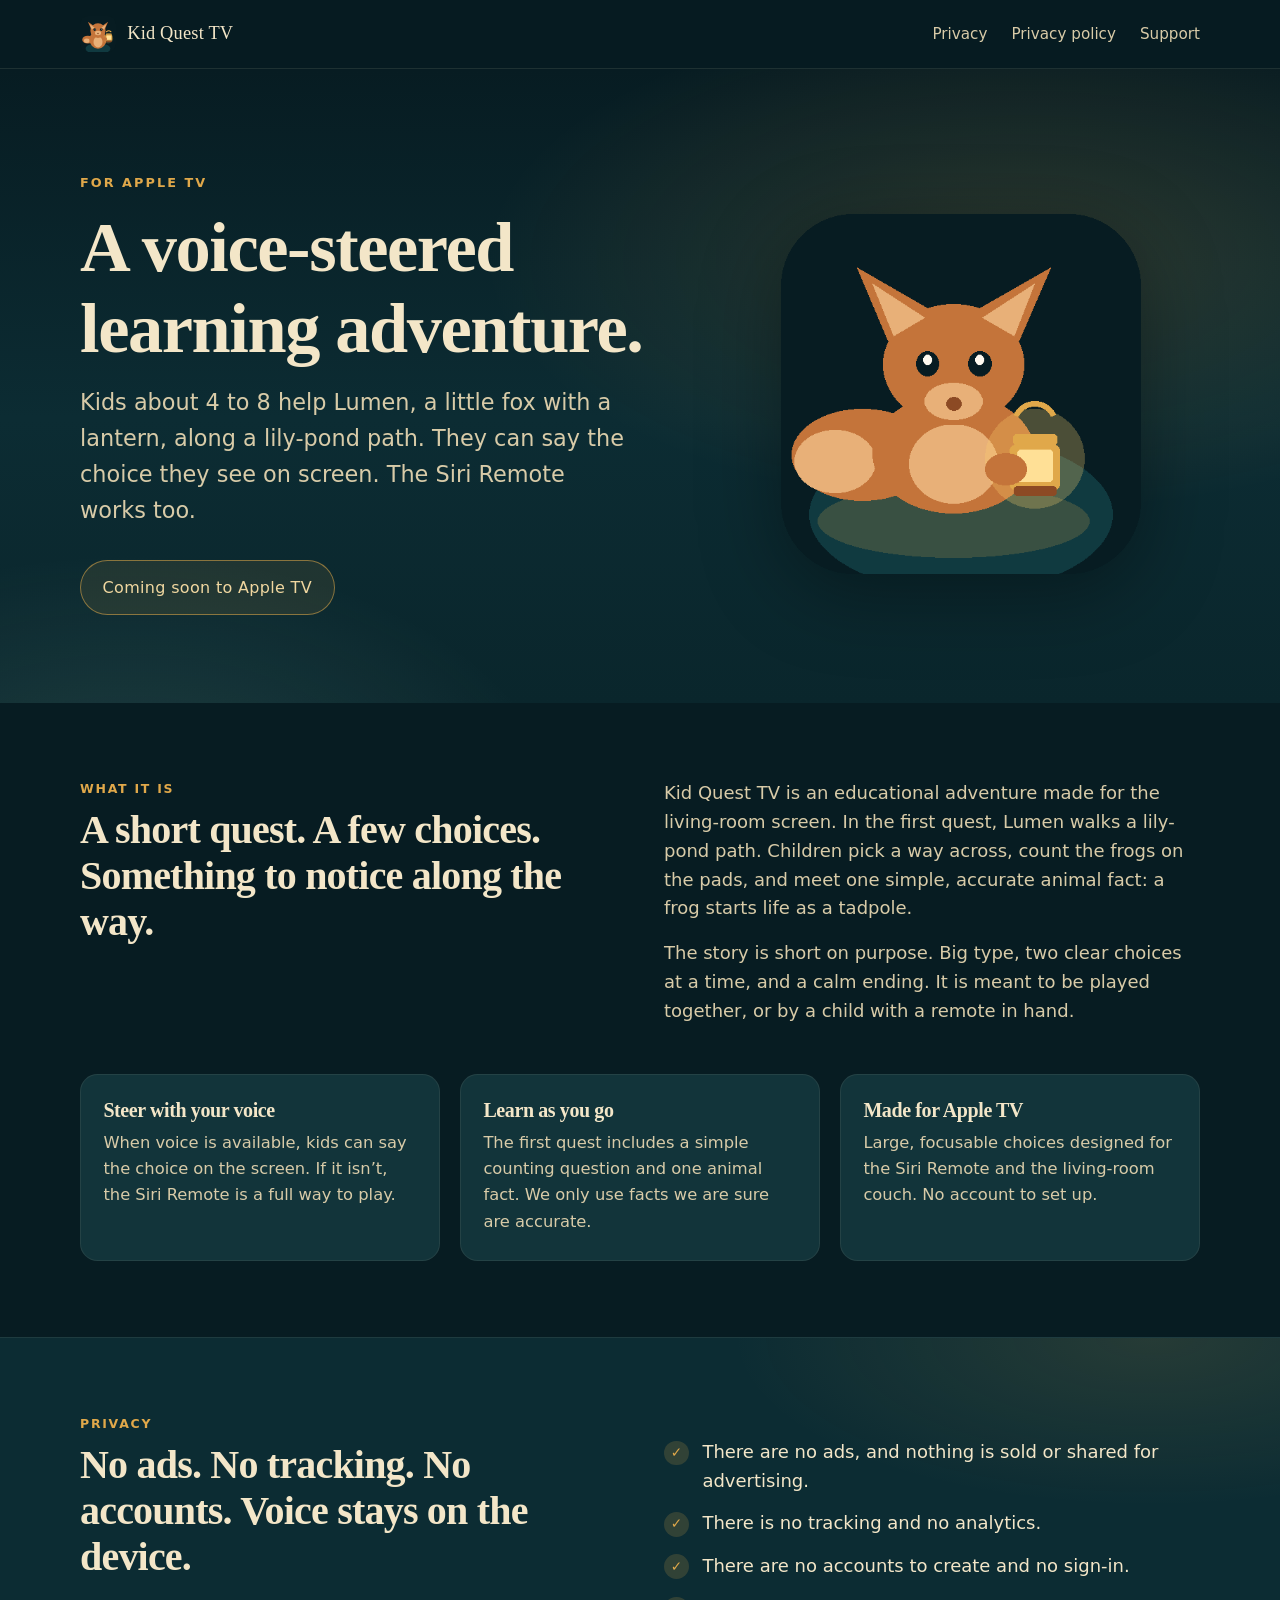
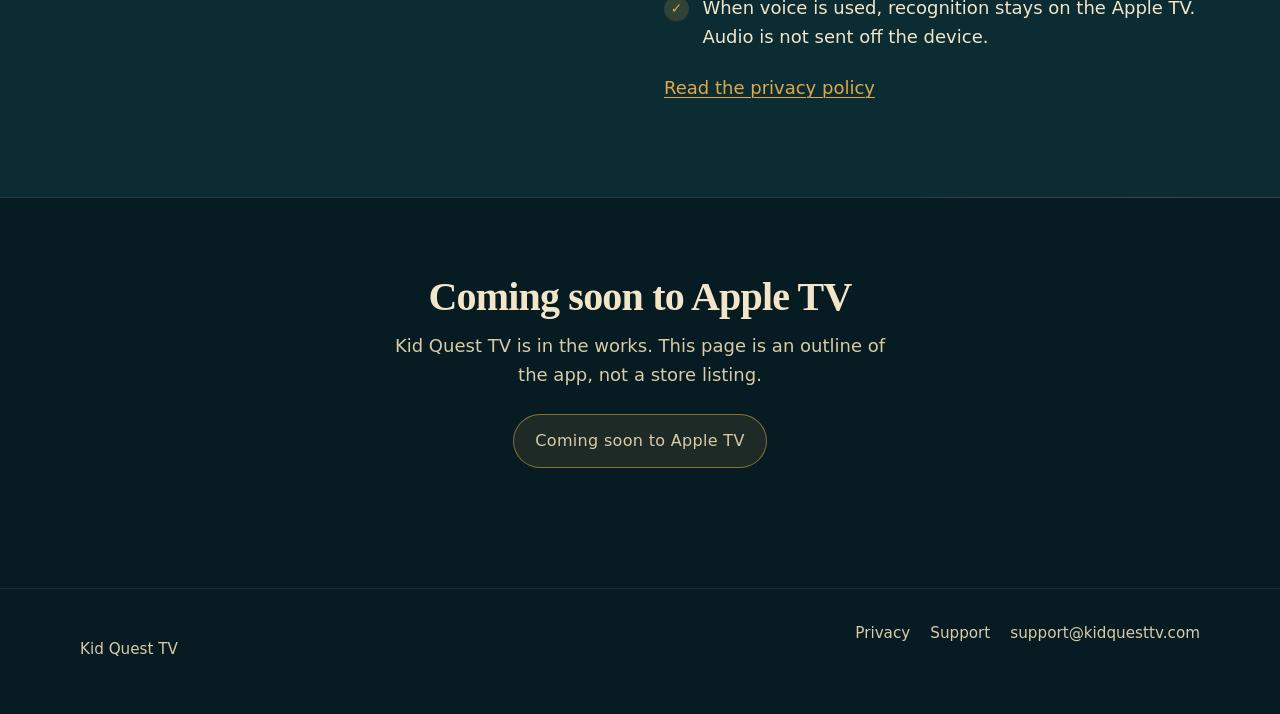
==== index.html @ f453ee9c "Outline website for Kid Quest TV (home, privacy, support)" ====
<!DOCTYPE html>
<html lang="en">
<head>
  <meta charset="utf-8">
  <meta name="viewport" content="width=device-width, initial-scale=1">
  <title>Kid Quest TV — a voice-steered learning adventure for Apple TV</title>
  <meta name="description" content="Kid Quest TV is an educational adventure for children about 4 to 8 on Apple TV. Kids can steer a short quest with their voice. The Siri Remote works too. No ads, no tracking, no accounts. Voice stays on the device.">
  <meta name="theme-color" content="#071C22">
  <link rel="icon" type="image/png" sizes="32x32" href="assets/favicon-32.png">
  <link rel="apple-touch-icon" href="assets/apple-touch-icon.png">
  <link rel="stylesheet" href="styles.css">

  <meta property="og:type" content="website">
  <meta property="og:site_name" content="Kid Quest TV">
  <meta property="og:title" content="Kid Quest TV — a voice-steered learning adventure for Apple TV">
  <meta property="og:description" content="An educational adventure for children about 4 to 8. Steer a short quest with your voice, or use the Siri Remote. No ads, no tracking, no accounts.">
  <meta property="og:image" content="assets/og.jpg">
  <meta property="og:image:width" content="1200">
  <meta property="og:image:height" content="630">
  <meta name="twitter:card" content="summary_large_image">
  <meta name="twitter:title" content="Kid Quest TV — a voice-steered learning adventure for Apple TV">
  <meta name="twitter:description" content="An educational adventure for children about 4 to 8 on Apple TV. Voice stays on the device.">
  <meta name="twitter:image" content="assets/og.jpg">
</head>
<body>
  <header class="site-header">
    <div class="wrap inner">
      <a class="brand" href="./">
        <img src="assets/lumen.svg" width="36" height="36" alt="">
        <span>Kid Quest TV</span>
      </a>
      <nav class="nav" aria-label="Primary">
        <a href="#privacy">Privacy</a>
        <a href="privacy.html">Privacy policy</a>
        <a href="support.html">Support</a>
      </nav>
    </div>
  </header>

  <main>
    <section class="hero">
      <div class="wrap hero-grid">
        <div>
          <p class="eyebrow">For Apple TV</p>
          <h1>A voice-steered learning adventure.</h1>
          <p class="lead">Kids about 4 to 8 help Lumen, a little fox with a lantern, along a lily-pond path. They can say the choice they see on screen. The Siri Remote works too.</p>
          <p class="coming">Coming soon to Apple TV</p>
        </div>
        <div class="hero-art" aria-hidden="true">
          <div class="pond-hint"></div>
          <img src="assets/icon-512.png" width="512" height="512" alt="">
        </div>
      </div>
    </section>

    <section id="about">
      <div class="wrap split">
        <div>
          <p class="section-kicker">What it is</p>
          <h2>A short quest. A few choices. Something to notice along the way.</h2>
        </div>
        <div class="prose">
          <p>Kid Quest TV is an educational adventure made for the living-room screen. In the first quest, Lumen walks a lily-pond path. Children pick a way across, count the frogs on the pads, and meet one simple, accurate animal fact: a frog starts life as a tadpole.</p>
          <p>The story is short on purpose. Big type, two clear choices at a time, and a calm ending. It is meant to be played together, or by a child with a remote in hand.</p>
        </div>
      </div>
      <div class="wrap">
        <div class="cards">
          <article class="card">
            <h3>Steer with your voice</h3>
            <p>When voice is available, kids can say the choice on the screen. If it isn’t, the Siri Remote is a full way to play.</p>
          </article>
          <article class="card">
            <h3>Learn as you go</h3>
            <p>The first quest includes a simple counting question and one animal fact. We only use facts we are sure are accurate.</p>
          </article>
          <article class="card">
            <h3>Made for Apple TV</h3>
            <p>Large, focusable choices designed for the Siri Remote and the living-room couch. No account to set up.</p>
          </article>
        </div>
      </div>
    </section>

    <section class="privacy-band" id="privacy">
      <div class="wrap split">
        <div>
          <p class="section-kicker">Privacy</p>
          <h2>No ads. No tracking. No accounts. Voice stays on the device.</h2>
        </div>
        <div>
          <ul class="privacy-list">
            <li><span class="mark" aria-hidden="true">✓</span><span>There are no ads, and nothing is sold or shared for advertising.</span></li>
            <li><span class="mark" aria-hidden="true">✓</span><span>There is no tracking and no analytics.</span></li>
            <li><span class="mark" aria-hidden="true">✓</span><span>There are no accounts to create and no sign-in.</span></li>
            <li><span class="mark" aria-hidden="true">✓</span><span>When voice is used, recognition stays on the Apple TV. Audio is not sent off the device.</span></li>
          </ul>
          <p class="prose" style="margin-top:1.4rem;"><a href="privacy.html">Read the privacy policy</a></p>
        </div>
      </div>
    </section>

    <section class="cta">
      <div class="wrap">
        <h2>Coming soon to Apple TV</h2>
        <p>Kid Quest TV is in the works. This page is an outline of the app, not a store listing.</p>
        <p class="coming">Coming soon to Apple TV</p>
      </div>
    </section>
  </main>

  <footer class="site-footer">
    <div class="wrap inner">
      <p>Kid Quest TV</p>
      <nav class="footer-nav" aria-label="Footer">
        <a href="privacy.html">Privacy</a>
        <a href="support.html">Support</a>
        <a href="mailto:support@kidquesttv.com">support@kidquesttv.com</a>
      </nav>
    </div>
  </footer>
</body>
</html>
---- styles.css ----
/* Kid Quest TV — outline marketing site. No frameworks. */
:root {
  --night: #071c22;
  --deep: #0c2c33;
  --teal: #163e44;
  --water: #1b4f52;
  --sage: #8fbfb0;
  --cream: #f3e6c8;
  --cream-dim: #d8cba8;
  --gold: #e0a84a;
  --gold-soft: #f0d7a0;
  --fox: #c4743a;
  --ink: #132226;
  --max: 1120px;
  --serif: "Iowan Old Style", "Palatino Linotype", Palatino, "Georgia", serif;
  --sans: "Avenir Next", "Segoe UI", "Helvetica Neue", system-ui, sans-serif;
}

* { box-sizing: border-box; }
html { scroll-behavior: smooth; }
body {
  margin: 0;
  background: var(--night);
  color: var(--cream);
  font-family: var(--sans);
  font-size: 1.125rem;
  line-height: 1.6;
  -webkit-font-smoothing: antialiased;
}

img { max-width: 100%; height: auto; display: block; }
a { color: var(--gold); text-decoration-thickness: 1px; text-underline-offset: 0.18em; }
a:hover { color: var(--gold-soft); }
a:focus-visible, button:focus-visible {
  outline: 2px solid var(--gold);
  outline-offset: 3px;
}

.wrap {
  width: min(var(--max), calc(100% - 2.5rem));
  margin-inline: auto;
}

/* Header */
.site-header {
  position: sticky;
  top: 0;
  z-index: 10;
  background: color-mix(in srgb, var(--night) 88%, transparent);
  backdrop-filter: blur(16px);
  border-bottom: 1px solid color-mix(in srgb, var(--cream) 10%, transparent);
}
.site-header .inner {
  display: flex;
  align-items: center;
  justify-content: space-between;
  min-height: 4.25rem;
  gap: 1rem;
}
.brand {
  display: flex;
  align-items: center;
  gap: 0.7rem;
  color: var(--cream);
  text-decoration: none;
  font-family: var(--serif);
  font-size: 1.15rem;
  letter-spacing: 0.01em;
}
.brand img { width: 36px; height: 36px; border-radius: 8px; }
.nav { display: flex; gap: 1.5rem; }
.nav a { color: var(--cream-dim); text-decoration: none; font-size: 0.95rem; }
.nav a:hover, .nav a[aria-current="page"] { color: var(--cream); }

/* Hero */
.hero {
  position: relative;
  overflow: hidden;
  padding: 6.5rem 0 5.5rem;
  background:
    radial-gradient(900px 420px at 80% 30%, color-mix(in srgb, var(--gold) 16%, transparent), transparent 60%),
    radial-gradient(800px 500px at 10% 120%, color-mix(in srgb, var(--sage) 18%, transparent), transparent 55%),
    linear-gradient(180deg, var(--night) 0%, var(--deep) 55%, #0a262c 100%);
}
.hero-grid {
  display: grid;
  grid-template-columns: 1.1fr 0.9fr;
  gap: 3.5rem;
  align-items: center;
}
.eyebrow {
  margin: 0 0 0.85rem;
  color: var(--gold);
  font-size: 0.8rem;
  letter-spacing: 0.16em;
  text-transform: uppercase;
  font-weight: 600;
}
h1, h2, h3 { font-family: var(--serif); font-weight: 600; letter-spacing: -0.02em; line-height: 1.15; color: var(--cream); }
.hero h1 { margin: 0 0 1rem; font-size: clamp(2.6rem, 6vw, 4.4rem); }
.lead { margin: 0 0 2rem; font-size: clamp(1.15rem, 2vw, 1.4rem); color: var(--cream-dim); max-width: 34rem; }
.coming {
  display: inline-block;
  margin: 0;
  padding: 0.85rem 1.35rem;
  border: 1px solid color-mix(in srgb, var(--gold) 55%, transparent);
  border-radius: 999px;
  color: var(--gold-soft);
  background: color-mix(in srgb, var(--gold) 10%, transparent);
  font-size: 1rem;
  letter-spacing: 0.02em;
}

.hero-art {
  position: relative;
  min-height: 320px;
  display: grid;
  place-items: center;
}
.hero-art img {
  width: min(360px, 100%);
  filter: drop-shadow(0 18px 40px rgba(0,0,0,0.35));
}
.pond-hint {
  position: absolute;
  bottom: 8%;
  width: 70%;
  height: 28%;
  border-radius: 50%;
  background: radial-gradient(ellipse at center, color-mix(in srgb, var(--water) 80%, transparent), transparent 70%);
  z-index: -1;
}

/* Sections */
section { padding: 4.75rem 0; }
.section-kicker { margin: 0 0 0.5rem; color: var(--gold); font-size: 0.78rem; letter-spacing: 0.14em; text-transform: uppercase; font-weight: 600; }
h2 { margin: 0 0 1.1rem; font-size: clamp(1.8rem, 3.2vw, 2.5rem); }
.prose { max-width: 40rem; color: var(--cream-dim); }
.prose p { margin: 0 0 1rem; }

.split {
  display: grid;
  grid-template-columns: 1fr 1fr;
  gap: 3rem;
  align-items: start;
}

.cards {
  display: grid;
  grid-template-columns: repeat(3, 1fr);
  gap: 1.25rem;
  margin-top: 2rem;
}
.card {
  background: color-mix(in srgb, var(--teal) 70%, var(--night));
  border: 1px solid color-mix(in srgb, var(--cream) 8%, transparent);
  border-radius: 1.1rem;
  padding: 1.5rem 1.4rem 1.6rem;
}
.card h3 { margin: 0 0 0.55rem; font-size: 1.25rem; }
.card p { margin: 0; color: var(--cream-dim); font-size: 1.02rem; }

.privacy-band {
  background:
    radial-gradient(700px 280px at 90% 0%, color-mix(in srgb, var(--gold) 12%, transparent), transparent 60%),
    var(--deep);
  border-block: 1px solid color-mix(in srgb, var(--cream) 8%, transparent);
}
.privacy-list { list-style: none; margin: 1.5rem 0 0; padding: 0; display: grid; gap: 0.85rem; }
.privacy-list li {
  display: grid;
  grid-template-columns: auto 1fr;
  gap: 0.85rem;
  align-items: start;
  color: var(--cream);
}
.mark {
  width: 1.55rem; height: 1.55rem; border-radius: 50%;
  background: color-mix(in srgb, var(--gold) 18%, transparent);
  color: var(--gold);
  display: grid; place-items: center;
  font-size: 0.85rem;
  margin-top: 0.15rem;
}

.cta {
  text-align: center;
  padding-bottom: 6rem;
}
.cta h2 { margin-bottom: 0.75rem; }
.cta p { margin: 0 auto 1.5rem; max-width: 32rem; color: var(--cream-dim); }

/* Inner pages */
.page-hero { padding: 4.25rem 0 2rem; }
.page-hero h1 { margin: 0 0 0.6rem; font-size: clamp(2.2rem, 5vw, 3.4rem); }
.page-hero p { margin: 0; color: var(--cream-dim); max-width: 36rem; }
.page-body { padding: 0 0 5rem; }
.page-body h2 { font-size: 1.55rem; margin: 2.25rem 0 0.7rem; }
.page-body p, .page-body li { color: var(--cream-dim); }
.page-body ul { padding-left: 1.2rem; }
.page-body li { margin: 0 0 0.45rem; }
.updated { font-size: 0.92rem; color: color-mix(in srgb, var(--cream-dim) 80%, transparent); }

.faq + .faq { margin-top: 1.5rem; border-top: 1px solid color-mix(in srgb, var(--cream) 10%, transparent); padding-top: 1.5rem; }
.faq h2 { margin-top: 0; }

/* Footer */
.site-footer {
  border-top: 1px solid color-mix(in srgb, var(--cream) 10%, transparent);
  padding: 2rem 0 2.4rem;
  color: var(--cream-dim);
  font-size: 0.95rem;
}
.site-footer .inner { display: flex; justify-content: space-between; gap: 1rem; flex-wrap: wrap; }
.site-footer a { color: var(--cream-dim); text-decoration: none; }
.site-footer a:hover { color: var(--cream); }
.footer-nav { display: flex; gap: 1.25rem; }

@media (max-width: 860px) {
  .hero { padding: 4rem 0 3.5rem; }
  .hero-grid, .split, .cards { grid-template-columns: 1fr; }
  .hero-art { min-height: 240px; order: -1; }
  .hero-art img { width: min(240px, 70%); margin-inline: auto; }
  section { padding: 3.4rem 0; }
}

@media (prefers-reduced-motion: reduce) {
  html { scroll-behavior: auto; }
}
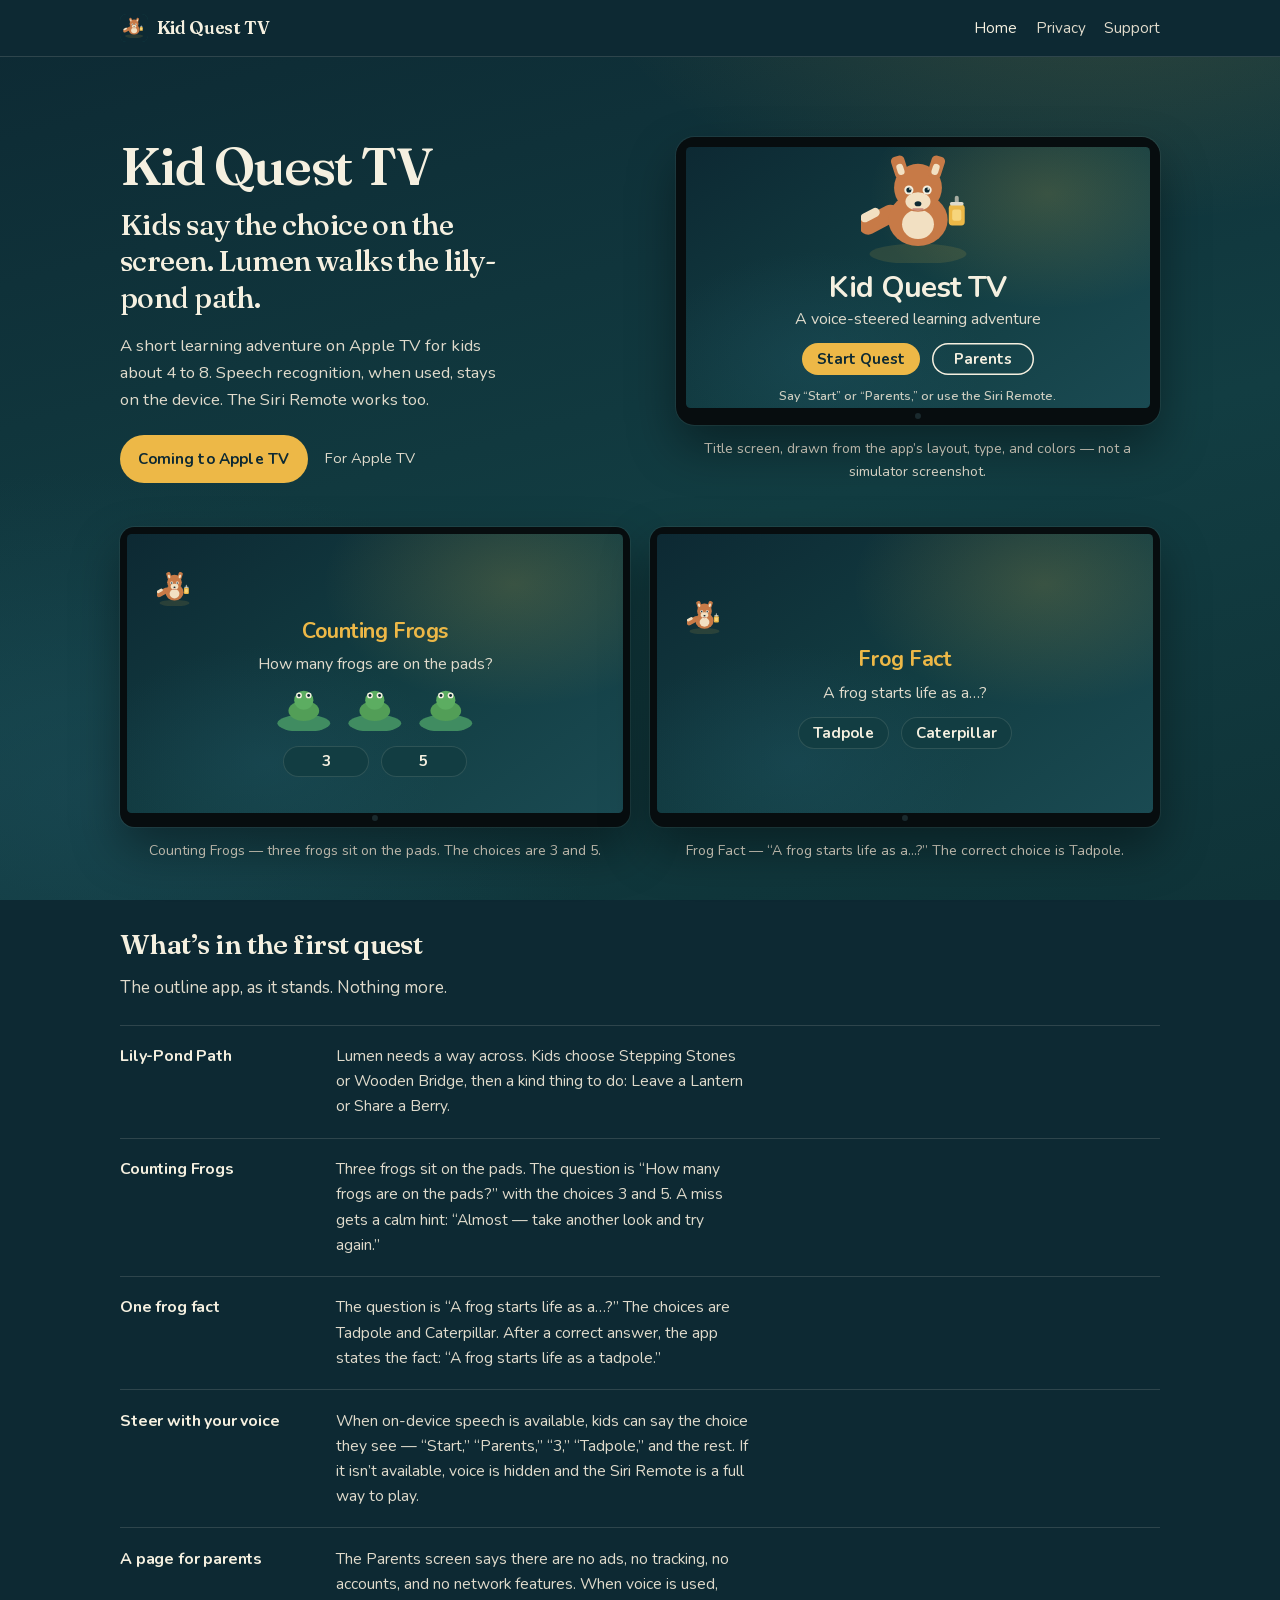
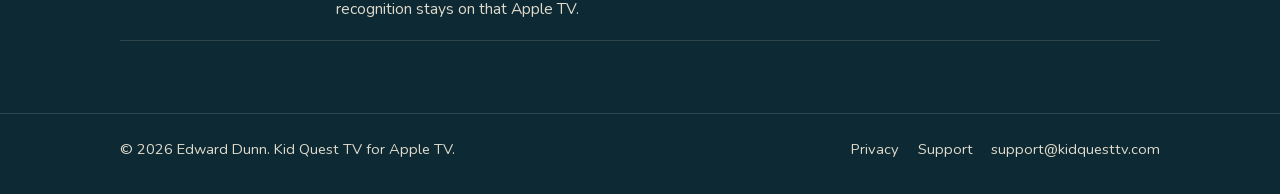
==== commit 5eb2e331: "Redesign site around the real Kid Quest TV look (palette, Lumen, UI mockups)" ====
--- a/index.html
+++ b/index.html
@@ -4,120 +4,196 @@
   <meta charset="utf-8">
   <meta name="viewport" content="width=device-width, initial-scale=1">
   <title>Kid Quest TV — a voice-steered learning adventure for Apple TV</title>
-  <meta name="description" content="Kid Quest TV is an educational adventure for children about 4 to 8 on Apple TV. Kids can steer a short quest with their voice. The Siri Remote works too. No ads, no tracking, no accounts. Voice stays on the device.">
-  <meta name="theme-color" content="#071C22">
-  <link rel="icon" type="image/png" sizes="32x32" href="assets/favicon-32.png">
-  <link rel="apple-touch-icon" href="assets/apple-touch-icon.png">
-  <link rel="stylesheet" href="styles.css">
+  <meta name="description" content="Kid Quest TV is a short learning adventure on Apple TV for kids about 4 to 8. Kids can say the choice they see. The Siri Remote works too. No ads, no tracking, no accounts. Voice stays on the Apple TV.">
+  <link rel="canonical" href="https://erdtheturd.github.io/kidquesttv/">
+  <meta name="theme-color" content="#0D2933">
 
   <meta property="og:type" content="website">
   <meta property="og:site_name" content="Kid Quest TV">
+  <meta property="og:locale" content="en_US">
+  <meta property="og:url" content="https://erdtheturd.github.io/kidquesttv/">
   <meta property="og:title" content="Kid Quest TV — a voice-steered learning adventure for Apple TV">
-  <meta property="og:description" content="An educational adventure for children about 4 to 8. Steer a short quest with your voice, or use the Siri Remote. No ads, no tracking, no accounts.">
-  <meta property="og:image" content="assets/og.jpg">
-  <meta property="og:image:width" content="1200">
-  <meta property="og:image:height" content="630">
+  <meta property="og:description" content="Kids say the choice on the screen. Lumen walks the lily-pond path. Coming to Apple TV.">
+  <meta property="og:image" content="https://erdtheturd.github.io/kidquesttv/assets/og.png">
+  <meta property="og:image:alt" content="Kid Quest TV">
+
   <meta name="twitter:card" content="summary_large_image">
   <meta name="twitter:title" content="Kid Quest TV — a voice-steered learning adventure for Apple TV">
-  <meta name="twitter:description" content="An educational adventure for children about 4 to 8 on Apple TV. Voice stays on the device.">
-  <meta name="twitter:image" content="assets/og.jpg">
+  <meta name="twitter:description" content="Kids say the choice on the screen. Lumen walks the lily-pond path. Coming to Apple TV.">
+  <meta name="twitter:image" content="https://erdtheturd.github.io/kidquesttv/assets/og.png">
+
+  <link rel="icon" href="assets/mark.svg" type="image/svg+xml">
+  <link rel="icon" type="image/png" sizes="32x32" href="assets/favicon-32.png">
+  <link rel="apple-touch-icon" href="assets/apple-touch-icon.png">
+  <link rel="stylesheet" href="assets/styles.css">
 </head>
 <body>
+  <a class="skip" href="#main">Skip to content</a>
+
   <header class="site-header">
-    <div class="wrap inner">
-      <a class="brand" href="./">
-        <img src="assets/lumen.svg" width="36" height="36" alt="">
+    <nav class="nav" aria-label="Primary">
+      <a class="brand" href="./" aria-current="page">
+        <img class="brand-mark" src="assets/mark.svg" width="28" height="28" alt="">
         <span>Kid Quest TV</span>
       </a>
-      <nav class="nav" aria-label="Primary">
-        <a href="#privacy">Privacy</a>
-        <a href="privacy.html">Privacy policy</a>
-        <a href="support.html">Support</a>
-      </nav>
-    </div>
+      <ul class="nav-links">
+        <li><a href="./" aria-current="page">Home</a></li>
+        <li><a href="privacy.html">Privacy</a></li>
+        <li><a href="support.html">Support</a></li>
+      </ul>
+    </nav>
   </header>
 
-  <main>
+  <main id="main">
     <section class="hero">
-      <div class="wrap hero-grid">
+      <div class="wrap hero-inner">
+        <div class="hero-copy">
+          <p class="wordmark">Kid Quest TV</p>
+          <h1>Kids say the choice on the screen. Lumen walks the lily-pond path.</h1>
+          <p class="lede">A short learning adventure on Apple TV for kids about 4 to 8. Speech recognition, when used, stays on the device. The Siri Remote works too.</p>
+          <div class="hero-cta">
+            <p class="coming-pill">Coming to Apple TV</p>
+            <p class="device-note">For Apple TV</p>
+          </div>
+        </div>
+
         <div>
-          <p class="eyebrow">For Apple TV</p>
-          <h1>A voice-steered learning adventure.</h1>
-          <p class="lead">Kids about 4 to 8 help Lumen, a little fox with a lantern, along a lily-pond path. They can say the choice they see on screen. The Siri Remote works too.</p>
-          <p class="coming">Coming soon to Apple TV</p>
-        </div>
-        <div class="hero-art" aria-hidden="true">
-          <div class="pond-hint"></div>
-          <img src="assets/icon-512.png" width="512" height="512" alt="">
+          <figure class="device">
+            <div class="tv">
+            <div class="tv-screen meadow" role="img" aria-label="Title screen. Lumen the fox holds a lantern. The words Kid Quest TV and A voice-steered learning adventure appear above Start Quest and Parents.">
+              <div class="ui-title-screen">
+                <img class="ui-lumen ui-lumen-lg" src="assets/lumen.svg" width="160" height="160" alt="">
+                <p class="ui-app-name">Kid Quest TV</p>
+                <p class="ui-tagline">A voice-steered learning adventure</p>
+                <div class="ui-actions">
+                  <span class="ui-btn ui-btn-primary">Start Quest</span>
+                  <span class="ui-btn ui-btn-secondary">Parents</span>
+                </div>
+                <p class="ui-hint">Say “Start” or “Parents,” or use the Siri Remote.</p>
+              </div>
+            </div>
+            </div>
+            <figcaption class="caption">Title screen, drawn from the app’s layout, type, and colors — not a simulator screenshot.</figcaption>
+          </figure>
         </div>
       </div>
     </section>
 
-    <section id="about">
-      <div class="wrap split">
-        <div>
-          <p class="section-kicker">What it is</p>
-          <h2>A short quest. A few choices. Something to notice along the way.</h2>
-        </div>
-        <div class="prose">
-          <p>Kid Quest TV is an educational adventure made for the living-room screen. In the first quest, Lumen walks a lily-pond path. Children pick a way across, count the frogs on the pads, and meet one simple, accurate animal fact: a frog starts life as a tadpole.</p>
-          <p>The story is short on purpose. Big type, two clear choices at a time, and a calm ending. It is meant to be played together, or by a child with a remote in hand.</p>
-        </div>
-      </div>
-      <div class="wrap">
-        <div class="cards">
-          <article class="card">
-            <h3>Steer with your voice</h3>
-            <p>When voice is available, kids can say the choice on the screen. If it isn’t, the Siri Remote is a full way to play.</p>
-          </article>
-          <article class="card">
-            <h3>Learn as you go</h3>
-            <p>The first quest includes a simple counting question and one animal fact. We only use facts we are sure are accurate.</p>
-          </article>
-          <article class="card">
-            <h3>Made for Apple TV</h3>
-            <p>Large, focusable choices designed for the Siri Remote and the living-room couch. No account to set up.</p>
-          </article>
-        </div>
+    <section class="screens" aria-label="Other screens from the first quest">
+      <div class="wrap screens-grid">
+        <figure class="device">
+          <div class="tv tv-sm">
+            <div class="tv-screen meadow" role="img" aria-label="Counting Frogs screen. The prompt asks how many frogs are on the pads. Three frogs sit on lily pads. Choices are 3 and 5.">
+              <div class="ui-quest">
+                <div class="ui-quest-top">
+                  <img class="ui-lumen ui-lumen-sm" src="assets/lumen.svg" width="64" height="64" alt="">
+                </div>
+                <p class="ui-scene-title">Counting Frogs</p>
+                <p class="ui-prompt">How many frogs are on the pads?</p>
+                <div class="ui-frogs" aria-hidden="true">
+                  <svg class="frog" xmlns="http://www.w3.org/2000/svg" viewBox="0 0 120 100" width="72" height="60" aria-hidden="true">
+  <ellipse cx="60" cy="84" rx="55" ry="18" fill="#408C61"/>
+  <ellipse cx="60" cy="58" rx="32" ry="21" fill="#529E57"/>
+  <circle cx="60" cy="36" r="20" fill="#5CAD61"/>
+  <circle cx="50" cy="26" r="6" fill="#F5F0E0"/>
+  <circle cx="70" cy="26" r="6" fill="#F5F0E0"/>
+  <circle cx="50" cy="26" r="3" fill="#0D2933"/>
+  <circle cx="70" cy="26" r="3" fill="#0D2933"/>
+</svg>
+<svg class="frog" xmlns="http://www.w3.org/2000/svg" viewBox="0 0 120 100" width="72" height="60" aria-hidden="true">
+  <ellipse cx="60" cy="84" rx="55" ry="18" fill="#408C61"/>
+  <ellipse cx="60" cy="58" rx="32" ry="21" fill="#529E57"/>
+  <circle cx="60" cy="36" r="20" fill="#5CAD61"/>
+  <circle cx="50" cy="26" r="6" fill="#F5F0E0"/>
+  <circle cx="70" cy="26" r="6" fill="#F5F0E0"/>
+  <circle cx="50" cy="26" r="3" fill="#0D2933"/>
+  <circle cx="70" cy="26" r="3" fill="#0D2933"/>
+</svg>
+<svg class="frog" xmlns="http://www.w3.org/2000/svg" viewBox="0 0 120 100" width="72" height="60" aria-hidden="true">
+  <ellipse cx="60" cy="84" rx="55" ry="18" fill="#408C61"/>
+  <ellipse cx="60" cy="58" rx="32" ry="21" fill="#529E57"/>
+  <circle cx="60" cy="36" r="20" fill="#5CAD61"/>
+  <circle cx="50" cy="26" r="6" fill="#F5F0E0"/>
+  <circle cx="70" cy="26" r="6" fill="#F5F0E0"/>
+  <circle cx="50" cy="26" r="3" fill="#0D2933"/>
+  <circle cx="70" cy="26" r="3" fill="#0D2933"/>
+</svg>
+
+                </div>
+                <div class="ui-actions">
+                  <span class="ui-btn ui-btn-choice">3</span>
+                  <span class="ui-btn ui-btn-choice">5</span>
+                </div>
+                <p class="ui-hint">Say a choice, or click with the Siri Remote.</p>
+              </div>
+            </div>
+          </div>
+          <figcaption class="caption">Counting Frogs — three frogs sit on the pads. The choices are 3 and 5.</figcaption>
+        </figure>
+        <figure class="device">
+          <div class="tv tv-sm">
+            <div class="tv-screen meadow" role="img" aria-label="Frog Fact screen. The prompt reads: A frog starts life as a…? Choices are Tadpole and Caterpillar.">
+              <div class="ui-quest">
+                <div class="ui-quest-top">
+                  <img class="ui-lumen ui-lumen-sm" src="assets/lumen.svg" width="64" height="64" alt="">
+                </div>
+                <p class="ui-scene-title">Frog Fact</p>
+                <p class="ui-prompt">A frog starts life as a…?</p>
+                <div class="ui-actions">
+                  <span class="ui-btn ui-btn-choice">Tadpole</span>
+                  <span class="ui-btn ui-btn-choice">Caterpillar</span>
+                </div>
+                <p class="ui-hint">Say a choice, or click with the Siri Remote.</p>
+              </div>
+            </div>
+          </div>
+          <figcaption class="caption">Frog Fact — “A frog starts life as a…?” The correct choice is Tadpole.</figcaption>
+        </figure>
       </div>
     </section>
 
-    <section class="privacy-band" id="privacy">
-      <div class="wrap split">
-        <div>
-          <p class="section-kicker">Privacy</p>
-          <h2>No ads. No tracking. No accounts. Voice stays on the device.</h2>
+    <section class="features" id="features" aria-labelledby="features-title">
+      <div class="wrap">
+        <div class="features-head">
+          <h2 id="features-title">What’s in the first quest</h2>
+          <p>The outline app, as it stands. Nothing more.</p>
         </div>
-        <div>
-          <ul class="privacy-list">
-            <li><span class="mark" aria-hidden="true">✓</span><span>There are no ads, and nothing is sold or shared for advertising.</span></li>
-            <li><span class="mark" aria-hidden="true">✓</span><span>There is no tracking and no analytics.</span></li>
-            <li><span class="mark" aria-hidden="true">✓</span><span>There are no accounts to create and no sign-in.</span></li>
-            <li><span class="mark" aria-hidden="true">✓</span><span>When voice is used, recognition stays on the Apple TV. Audio is not sent off the device.</span></li>
-          </ul>
-          <p class="prose" style="margin-top:1.4rem;"><a href="privacy.html">Read the privacy policy</a></p>
-        </div>
-      </div>
-    </section>
-
-    <section class="cta">
-      <div class="wrap">
-        <h2>Coming soon to Apple TV</h2>
-        <p>Kid Quest TV is in the works. This page is an outline of the app, not a store listing.</p>
-        <p class="coming">Coming soon to Apple TV</p>
+        <ul class="feature-list">
+          <li>
+            <h3>Lily-Pond Path</h3>
+            <p>Lumen needs a way across. Kids choose Stepping Stones or Wooden Bridge, then a kind thing to do: Leave a Lantern or Share a Berry.</p>
+          </li>
+          <li>
+            <h3>Counting Frogs</h3>
+            <p>Three frogs sit on the pads. The question is “How many frogs are on the pads?” with the choices 3 and 5. A miss gets a calm hint: “Almost — take another look and try again.”</p>
+          </li>
+          <li>
+            <h3>One frog fact</h3>
+            <p>The question is “A frog starts life as a…?” The choices are Tadpole and Caterpillar. After a correct answer, the app states the fact: “A frog starts life as a tadpole.”</p>
+          </li>
+          <li>
+            <h3>Steer with your voice</h3>
+            <p>When on-device speech is available, kids can say the choice they see — “Start,” “Parents,” “3,” “Tadpole,” and the rest. If it isn’t available, voice is hidden and the Siri Remote is a full way to play.</p>
+          </li>
+          <li>
+            <h3>A page for parents</h3>
+            <p>The Parents screen says there are no ads, no tracking, no accounts, and no network features. When voice is used, recognition stays on that Apple TV.</p>
+          </li>
+        </ul>
       </div>
     </section>
   </main>
 
   <footer class="site-footer">
-    <div class="wrap inner">
-      <p>Kid Quest TV</p>
-      <nav class="footer-nav" aria-label="Footer">
+    <div class="wrap footer-inner">
+      <p>&copy; 2026 Edward Dunn. Kid Quest TV for Apple TV.</p>
+      <div class="footer-links">
         <a href="privacy.html">Privacy</a>
         <a href="support.html">Support</a>
         <a href="mailto:support@kidquesttv.com">support@kidquesttv.com</a>
-      </nav>
+      </div>
     </div>
   </footer>
+
 </body>
 </html>
--- a/assets/styles.css
+++ b/assets/styles.css
@@ -0,0 +1,631 @@
+/* Kid Quest TV — palette and type taken from the tvOS app. */
+
+@import url("fonts/fonts.css");
+
+:root {
+  --night: #0d2933;
+  --meadow: #123d42;
+  --pond: #1f5261;
+  --gold: #edb847;
+  --glow: #fadb85;
+  --cream: #f5f0e0;
+  --soft: #e0dbcc;
+  --fox: #c77a47;
+  --fox-cream: #f2e0c2;
+  --rose: #b86b61;
+  --line: rgba(245, 240, 224, 0.14);
+  --ink: var(--cream);
+  --muted: color-mix(in srgb, var(--soft) 78%, var(--pond));
+  --max: 1040px;
+  --pad: clamp(1.25rem, 4vw, 2.5rem);
+  --display: "Fraunces", "Iowan Old Style", "Palatino Linotype", Palatino, Georgia, serif;
+  --ui: "Nunito", "Avenir Next Rounded", "Avenir Next", "Segoe UI", "Helvetica Neue", sans-serif;
+}
+
+*,
+*::before,
+*::after {
+  box-sizing: border-box;
+}
+
+html {
+  scroll-behavior: smooth;
+}
+
+@media (prefers-reduced-motion: reduce) {
+  html {
+    scroll-behavior: auto;
+  }
+
+  *,
+  *::before,
+  *::after {
+    animation: none !important;
+    transition: none !important;
+  }
+}
+
+body {
+  margin: 0;
+  color: var(--cream);
+  background-color: var(--night);
+  background-image:
+    radial-gradient(900px 480px at 86% -6%, rgba(237, 184, 71, 0.16), transparent 58%),
+    radial-gradient(820px 520px at 8% 88%, rgba(31, 82, 97, 0.45), transparent 62%),
+    linear-gradient(165deg, #0d2933 0%, #123d42 58%, #0f3338 100%);
+  background-attachment: fixed;
+  font: 17px/1.6 var(--ui);
+  -webkit-font-smoothing: antialiased;
+  text-rendering: optimizeLegibility;
+  min-height: 100vh;
+}
+
+img,
+svg {
+  max-width: 100%;
+  height: auto;
+  vertical-align: middle;
+}
+
+a {
+  color: var(--glow);
+  text-underline-offset: 0.16em;
+}
+
+a:hover {
+  color: var(--gold);
+}
+
+a:focus-visible {
+  outline: 2px solid var(--gold);
+  outline-offset: 3px;
+  border-radius: 3px;
+}
+
+.skip {
+  position: absolute;
+  left: -9999px;
+  top: 0;
+}
+
+.skip:focus {
+  left: var(--pad);
+  top: 0.75rem;
+  z-index: 100;
+  background: var(--gold);
+  color: var(--night);
+  padding: 0.5rem 0.75rem;
+  text-decoration: none;
+}
+
+.wrap {
+  width: min(100% - 2 * var(--pad), var(--max));
+  margin-inline: auto;
+}
+
+/* Header — solid, no frosted glass */
+
+.site-header {
+  position: sticky;
+  top: 0;
+  z-index: 20;
+  background: var(--night);
+  border-bottom: 1px solid var(--line);
+}
+
+.nav {
+  display: flex;
+  align-items: center;
+  justify-content: space-between;
+  gap: 1rem;
+  padding: 0.85rem 0;
+  width: min(100% - 2 * var(--pad), var(--max));
+  margin-inline: auto;
+}
+
+.brand {
+  display: inline-flex;
+  align-items: center;
+  gap: 0.55rem;
+  color: var(--cream);
+  text-decoration: none;
+  font-family: var(--display);
+  font-weight: 600;
+  font-size: 1.12rem;
+  letter-spacing: -0.02em;
+  font-optical-sizing: auto;
+}
+
+.brand:hover {
+  color: var(--cream);
+}
+
+.brand-mark {
+  flex: none;
+  width: 1.75rem;
+  height: 1.75rem;
+  border-radius: 0.4rem;
+  background: var(--meadow);
+}
+
+.nav-links {
+  display: flex;
+  gap: 1.15rem;
+  list-style: none;
+  margin: 0;
+  padding: 0;
+  font-size: 0.95rem;
+}
+
+.nav-links a {
+  color: var(--soft);
+  text-decoration: none;
+}
+
+.nav-links a:hover,
+.nav-links a[aria-current="page"] {
+  color: var(--cream);
+}
+
+/* Hero */
+
+.hero {
+  padding: clamp(2.75rem, 8vw, 5rem) 0 clamp(1.5rem, 4vw, 2.25rem);
+}
+
+.hero-inner {
+  display: grid;
+  gap: clamp(2rem, 5vw, 3.25rem);
+  align-items: center;
+}
+
+@media (min-width: 880px) {
+  .hero-inner {
+    grid-template-columns: 1.02fr 0.98fr;
+  }
+}
+
+.wordmark {
+  margin: 0 0 0.85rem;
+  font-family: var(--display);
+  font-size: clamp(2.35rem, 6vw, 3.3rem);
+  font-weight: 600;
+  letter-spacing: -0.03em;
+  line-height: 1.05;
+  color: var(--cream);
+  font-optical-sizing: auto;
+}
+
+.hero h1 {
+  margin: 0 0 1rem;
+  font-family: var(--display);
+  font-size: clamp(1.4rem, 3.1vw, 1.8rem);
+  font-weight: 500;
+  letter-spacing: -0.02em;
+  line-height: 1.28;
+  color: var(--cream);
+  max-width: 22ch;
+  font-optical-sizing: auto;
+}
+
+.lede {
+  margin: 0 0 1.35rem;
+  color: var(--soft);
+  font-size: 1.05rem;
+  max-width: 38ch;
+}
+
+.hero-cta {
+  display: flex;
+  flex-wrap: wrap;
+  align-items: center;
+  gap: 0.85rem 1.1rem;
+}
+
+.coming-pill {
+  display: inline-flex;
+  align-items: center;
+  margin: 0;
+  padding: 0.72rem 1.15rem;
+  border-radius: 999px;
+  background: var(--gold);
+  color: var(--night);
+  font-size: 0.95rem;
+  font-weight: 700;
+  letter-spacing: 0.01em;
+}
+
+.device-note {
+  margin: 0;
+  color: var(--soft);
+  font-size: 0.92rem;
+}
+
+/* TV frame + in-app mockups */
+
+.device {
+  margin: 0;
+}
+
+.tv {
+  background: #070d0f;
+  border-radius: 1.15rem;
+  padding: 0.65rem 0.65rem 1.05rem;
+  box-shadow:
+    0 0 0 1px rgba(245, 240, 224, 0.06),
+    0 22px 48px rgba(0, 0, 0, 0.38);
+  position: relative;
+}
+
+.tv::after {
+  content: "";
+  position: absolute;
+  left: 50%;
+  bottom: 0.38rem;
+  width: 0.38rem;
+  height: 0.38rem;
+  border-radius: 50%;
+  background: #1a2a2e;
+  transform: translateX(-50%);
+}
+
+.tv-screen {
+  aspect-ratio: 16 / 9;
+  border-radius: 0.28rem;
+  overflow: hidden;
+}
+
+.meadow {
+  background:
+    radial-gradient(ellipse 70% 80% at 78% 18%, rgba(237, 184, 71, 0.18), transparent 55%),
+    radial-gradient(ellipse 60% 70% at 28% 82%, rgba(31, 82, 97, 0.4), transparent 60%),
+    linear-gradient(145deg, #0d2933 0%, #123d42 52%, #1a4a52 100%);
+  color: var(--cream);
+  font-family: var(--ui);
+}
+
+.ui-title-screen,
+.ui-quest {
+  height: 100%;
+  display: flex;
+  flex-direction: column;
+  align-items: center;
+  justify-content: center;
+  text-align: center;
+  padding: 4% 6%;
+  gap: 0.35rem;
+}
+
+.ui-quest-top {
+  align-self: stretch;
+  display: flex;
+  justify-content: flex-start;
+  margin-bottom: 0.15rem;
+}
+
+.ui-lumen {
+  display: block;
+  flex: none;
+}
+
+.ui-lumen-lg {
+  width: min(28%, 9.5rem);
+  height: auto;
+  margin-bottom: 0.15rem;
+}
+
+.ui-lumen-md {
+  width: min(22%, 7rem);
+  height: auto;
+}
+
+.ui-lumen-sm {
+  width: 12%;
+  max-width: 3.4rem;
+  height: auto;
+}
+
+.ui-app-name {
+  margin: 0;
+  font-size: clamp(1.15rem, 3.2vw, 1.85rem);
+  font-weight: 700;
+  letter-spacing: -0.03em;
+  line-height: 1.1;
+  color: var(--cream);
+}
+
+.ui-gold {
+  color: var(--gold);
+}
+
+.ui-tagline,
+.ui-prompt {
+  margin: 0;
+  font-size: clamp(0.72rem, 1.7vw, 1rem);
+  font-weight: 400;
+  color: var(--soft);
+  max-width: 28ch;
+  line-height: 1.35;
+}
+
+.ui-scene-title {
+  margin: 0;
+  font-size: clamp(0.95rem, 2.3vw, 1.35rem);
+  font-weight: 700;
+  color: var(--gold);
+  letter-spacing: -0.02em;
+}
+
+.ui-actions {
+  display: flex;
+  flex-wrap: wrap;
+  justify-content: center;
+  gap: 0.55rem 0.7rem;
+  margin-top: 0.45rem;
+}
+
+.ui-btn {
+  display: inline-flex;
+  align-items: center;
+  justify-content: center;
+  min-width: 6.4rem;
+  padding: 0.42rem 0.95rem;
+  border-radius: 999px;
+  font-size: clamp(0.72rem, 1.5vw, 0.95rem);
+  font-weight: 700;
+  line-height: 1.2;
+  white-space: nowrap;
+}
+
+.ui-btn-primary {
+  background: var(--gold);
+  color: var(--night);
+}
+
+.ui-btn-secondary {
+  background: transparent;
+  color: var(--cream);
+  box-shadow: inset 0 0 0 1.5px var(--cream);
+}
+
+.ui-btn-choice {
+  background: var(--meadow);
+  color: var(--cream);
+  min-width: 5.4rem;
+  box-shadow: inset 0 0 0 1px rgba(245, 240, 224, 0.12);
+}
+
+.ui-hint {
+  margin: 0.35rem 0 0;
+  font-size: clamp(0.58rem, 1.25vw, 0.78rem);
+  font-weight: 600;
+  color: color-mix(in srgb, var(--soft) 90%, transparent);
+}
+
+.ui-frogs {
+  display: flex;
+  justify-content: center;
+  align-items: flex-end;
+  gap: 0.85rem;
+  margin: 0.15rem 0 0.1rem;
+}
+
+.ui-frogs .frog {
+  width: clamp(2.4rem, 7vw, 3.6rem);
+  height: auto;
+}
+
+.caption {
+  margin: 0.85rem 0 0;
+  text-align: center;
+  font-size: 0.88rem;
+  color: var(--soft);
+}
+
+.screens {
+  padding: 0.5rem 0 clamp(2.5rem, 6vw, 3.75rem);
+}
+
+.screens-grid {
+  display: grid;
+  gap: 1.4rem 1.25rem;
+}
+
+@media (min-width: 800px) {
+  .screens-grid {
+    grid-template-columns: repeat(2, 1fr);
+  }
+}
+
+.tv-sm {
+  padding: 0.45rem 0.45rem 0.85rem;
+  border-radius: 0.9rem;
+}
+
+.tv-sm .ui-hint {
+  display: none;
+}
+
+.tv-sm .ui-lumen-sm {
+  max-width: 2.2rem;
+}
+
+/* Features */
+
+.features {
+  padding: 0 0 clamp(3rem, 7vw, 4.5rem);
+}
+
+.features-head {
+  margin: 0 0 1.5rem;
+  max-width: 34ch;
+}
+
+.features-head h2 {
+  margin: 0 0 0.45rem;
+  font-family: var(--display);
+  font-size: clamp(1.4rem, 3vw, 1.7rem);
+  font-weight: 600;
+  letter-spacing: -0.02em;
+  font-optical-sizing: auto;
+}
+
+.features-head p {
+  margin: 0;
+  color: var(--soft);
+}
+
+.feature-list {
+  list-style: none;
+  margin: 0;
+  padding: 0;
+  border-top: 1px solid var(--line);
+}
+
+.feature-list li {
+  padding: 1.15rem 0;
+  border-bottom: 1px solid var(--line);
+  display: grid;
+  gap: 0.25rem 1.5rem;
+}
+
+@media (min-width: 720px) {
+  .feature-list li {
+    grid-template-columns: 12rem 1fr;
+    align-items: baseline;
+  }
+}
+
+.feature-list h3 {
+  margin: 0;
+  font-size: 1rem;
+  font-weight: 700;
+  letter-spacing: -0.01em;
+}
+
+.feature-list p {
+  margin: 0;
+  color: var(--soft);
+  font-size: 0.98rem;
+  max-width: 46ch;
+}
+
+/* Interior pages */
+
+.page {
+  padding: clamp(2.5rem, 6vw, 3.75rem) 0 clamp(3rem, 7vw, 4.5rem);
+}
+
+.page-narrow {
+  width: min(100% - 2 * var(--pad), 42rem);
+  margin-inline: auto;
+}
+
+.page h1 {
+  margin: 0 0 0.5rem;
+  font-family: var(--display);
+  font-size: clamp(1.9rem, 4vw, 2.35rem);
+  font-weight: 600;
+  letter-spacing: -0.025em;
+  line-height: 1.15;
+  font-optical-sizing: auto;
+}
+
+.page h2 {
+  margin: 2rem 0 0.55rem;
+  font-family: var(--display);
+  font-size: 1.25rem;
+  font-weight: 600;
+  letter-spacing: -0.015em;
+  font-optical-sizing: auto;
+}
+
+.page p {
+  color: var(--cream);
+}
+
+.page .lede {
+  margin-bottom: 1.5rem;
+  color: var(--soft);
+}
+
+.faq details {
+  border-top: 1px solid var(--line);
+  padding: 0.95rem 0;
+}
+
+.faq details:last-child {
+  border-bottom: 1px solid var(--line);
+}
+
+.faq summary {
+  cursor: pointer;
+  font-weight: 700;
+  letter-spacing: -0.01em;
+  list-style: none;
+}
+
+.faq summary::-webkit-details-marker {
+  display: none;
+}
+
+.faq summary::after {
+  content: "+";
+  float: right;
+  color: var(--soft);
+  font-weight: 500;
+}
+
+.faq details[open] summary::after {
+  content: "–";
+}
+
+.faq details p {
+  margin: 0.65rem 0 0.15rem;
+  color: var(--soft);
+}
+
+/* Footer */
+
+.site-footer {
+  border-top: 1px solid var(--line);
+  padding: 1.5rem 0 2rem;
+  color: var(--soft);
+  font-size: 0.92rem;
+}
+
+.footer-inner {
+  display: flex;
+  flex-wrap: wrap;
+  justify-content: space-between;
+  gap: 0.75rem 1.5rem;
+}
+
+.footer-inner p {
+  margin: 0;
+}
+
+.footer-links {
+  display: flex;
+  flex-wrap: wrap;
+  gap: 0.85rem 1.15rem;
+}
+
+.footer-links a {
+  color: var(--soft);
+  text-decoration: none;
+}
+
+.footer-links a:hover {
+  color: var(--cream);
+}
+
+@media (max-width: 520px) {
+  .nav-links {
+    gap: 0.8rem;
+  }
+
+  .ui-btn {
+    min-width: 5.2rem;
+  }
+}
